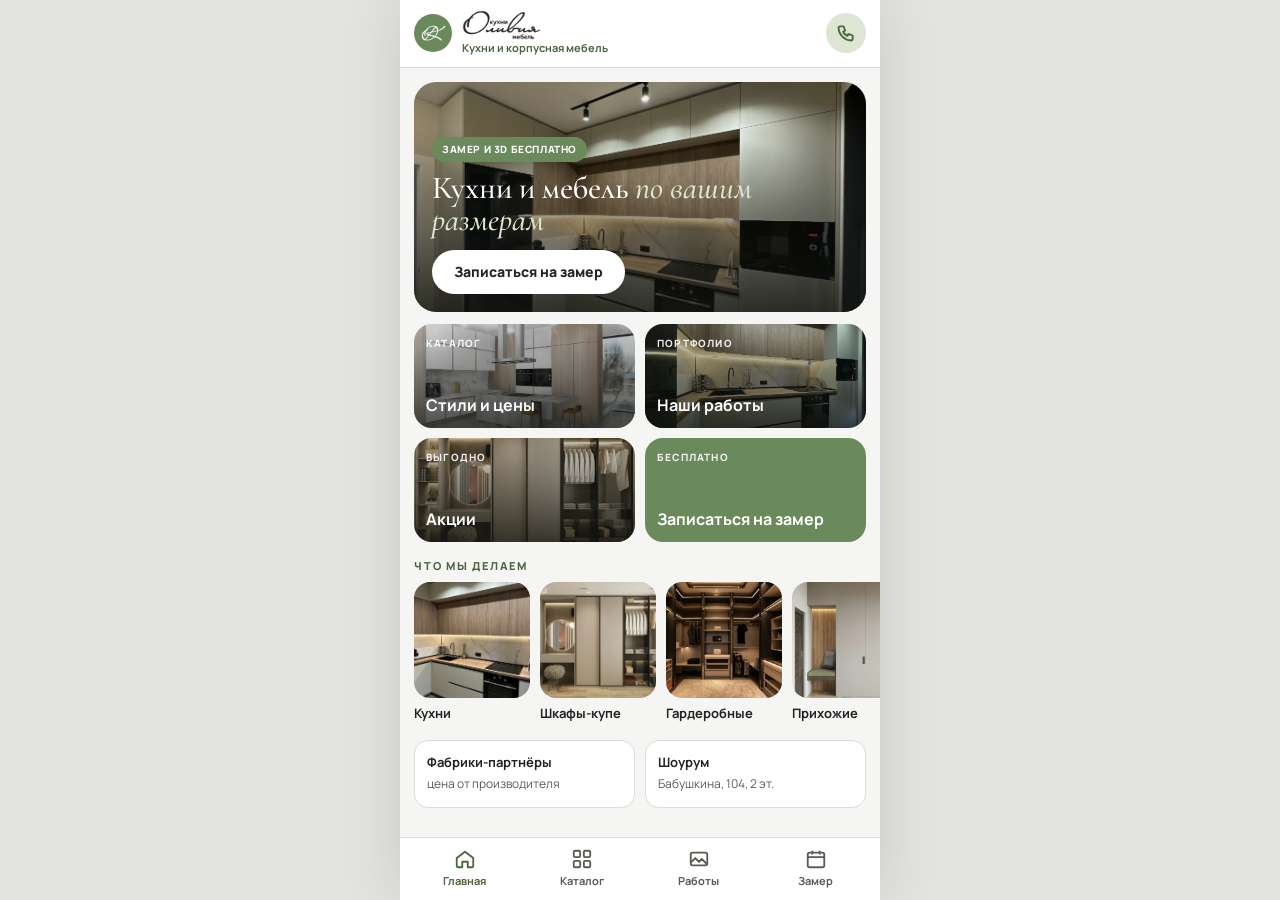
==== miniapp/index.html @ 94973b72 "Вёрстка: сайт и мини-приложение MAX Co-Authored-By: Claude Opus 5.5 <noreply@anthropic.com> Claude-S" ====
<!doctype html>
<html lang="ru">
<head>
<meta charset="utf-8">
<meta name="viewport" content="width=device-width, initial-scale=1, viewport-fit=cover, user-scalable=no">
<title>Оливия — кухни и мебель</title>
<meta name="theme-color" content="#F5F5F3">
<link rel="icon" type="image/png" href="img/favicon.png">
<link rel="apple-touch-icon" href="img/apple-touch-icon.png">
<link rel="preconnect" href="https://fonts.googleapis.com">
<link rel="preconnect" href="https://fonts.gstatic.com" crossorigin>
<link rel="stylesheet" href="https://fonts.googleapis.com/css2?family=Cormorant+Garamond:ital,wght@0,500;0,600;1,500&family=Manrope:wght@400;500;600;700;800&display=swap">
<link rel="stylesheet" href="css/app.css">
<!-- MAX Bridge: даёт window.WebApp внутри MAX. Вне MAX приложение работает как обычный сайт. -->
<script src="https://st.max.ru/js/max-web-app.js"></script>
</head>
<body>
<div class="app" id="app">

  <header class="bar">
    <button class="back" id="back" aria-label="Назад" hidden>
      <svg viewBox="0 0 24 24" aria-hidden="true"><path d="M15 5l-7 7 7 7"/></svg>
    </button>
    <span class="av" aria-hidden="true"><img src="img/monogram.png" alt=""></span>
    <div class="bar-t">
      <img src="img/logo-dark.png" alt="Оливия — кухни и мебель" class="bar-logo">
      <small id="hello">Кухни и корпусная мебель</small>
    </div>
    <a class="bar-call" href="tel:+79141426282" aria-label="Позвонить: 8-914-142-62-82">
      <svg viewBox="0 0 24 24" aria-hidden="true"><path d="M5 4h4l2 5-2.5 1.5a11 11 0 005 5L15 13l5 2v4a2 2 0 01-2 2A16 16 0 013 6a2 2 0 012-2"/></svg>
    </a>
  </header>

  <main class="pages" id="pages">

    <!-- ГЛАВНАЯ -->
    <section class="page" data-page="home" aria-label="Главная">
      <div class="hero">
        <span class="pill">Замер и 3D бесплатно</span>
        <h1>Кухни и мебель <em>по вашим размерам</em></h1>
        <button class="btn btn-white" data-go="book">Записаться на замер</button>
      </div>
      <div class="tiles">
        <button class="tile" data-go="catalog" style="background-image:url(img/style-modern.webp)"><small>Каталог</small><b>Стили и цены</b></button>
        <button class="tile" data-go="works" style="background-image:url(img/work-2.webp)"><small>Портфолио</small><b>Наши работы</b></button>
        <button class="tile" data-go="promo" style="background-image:url(img/kupe.webp)"><small>Выгодно</small><b>Акции</b></button>
        <button class="tile tile-olive" data-go="book"><small>Бесплатно</small><b>Записаться на замер</b></button>
      </div>
      <div class="dirs">
        <p class="eb">Что мы делаем</p>
        <div class="dir-row">
          <button data-go="book" data-service="Кухня"><img src="img/work-3.webp" alt="" loading="lazy"><span>Кухни</span></button>
          <button data-go="book" data-service="Шкаф-купе"><img src="img/kupe.webp" alt="" loading="lazy"><span>Шкафы-купе</span></button>
          <button data-go="book" data-service="Гардеробная"><img src="img/wardrobe.webp" alt="" loading="lazy"><span>Гардеробные</span></button>
          <button data-go="book" data-service="Прихожая"><img src="img/hallway.webp" alt="" loading="lazy"><span>Прихожие</span></button>
        </div>
      </div>
      <div class="info">
        <div><b>Фабрики-партнёры</b><span>цена от производителя</span></div>
        <div><b>Шоурум</b><span>Бабушкина, 104, 2 эт.</span></div>
      </div>
    </section>

    <!-- КАТАЛОГ -->
    <section class="page" data-page="catalog" aria-label="Каталог" hidden>
      <h2 class="ttl">Стили <em>кухонь</em></h2>
      <p class="sub">Проектируем под ваши размеры, бюджет и технику.</p>
      <button class="card" data-go="book" data-service="Кухня" style="background-image:url(img/style-modern.webp)"><b>Модерн</b><span>от [___] ₽</span></button>
      <button class="card" data-go="book" data-service="Кухня" style="background-image:url(img/style-classic.webp)"><b>Классика</b><span>от [___] ₽</span></button>
      <button class="card" data-go="book" data-service="Кухня" style="background-image:url(img/style-loft.webp)"><b>Лофт</b><span>от [___] ₽</span></button>
      <h2 class="ttl" style="margin-top:8px">Корпусная <em>мебель</em></h2>
      <div class="mini">
        <button data-go="book" data-service="Шкаф-купе" style="background-image:url(img/kupe.webp)"><b>Шкафы-купе</b></button>
        <button data-go="book" data-service="Гардеробная" style="background-image:url(img/wardrobe.webp)"><b>Гардеробные</b></button>
        <button data-go="book" data-service="Прихожая" style="background-image:url(img/hallway.webp)"><b>Прихожие</b></button>
        <button data-go="book" data-service="Другое" class="mini-olive"><b>Встроенная мебель</b></button>
      </div>
      <button class="btn btn-olive btn-block" data-go="book">Узнать цену под мои размеры</button>
    </section>

    <!-- РАБОТЫ -->
    <section class="page" data-page="works" aria-label="Наши работы" hidden>
      <h2 class="ttl">Наши <em>работы</em></h2>
      <p class="sub">Реальные проекты салона. Нажмите, чтобы рассмотреть.</p>
      <div class="works" id="works">
        <button class="w w-big" data-full="img/work-4.webp"><img src="img/work-4.webp" alt="Кухня: дерево и мрамор" loading="lazy"><span>Дерево и мрамор</span></button>
        <button class="w w-tall" data-full="img/work-1.webp"><img src="img/work-1.webp" alt="Кухня с колонной под технику" loading="lazy"><span>Колонна под технику</span></button>
        <button class="w" data-full="img/work-2.webp"><img src="img/work-2.webp" alt="Угловая кухня с подсветкой" loading="lazy"><span>С подсветкой</span></button>
        <button class="w" data-full="img/work-3.webp"><img src="img/work-3.webp" alt="Рабочий угол с мойкой" loading="lazy"><span>Угол с мойкой</span></button>
      </div>
      <button class="btn btn-olive btn-block" data-go="book">Хочу так же</button>
    </section>

    <!-- АКЦИИ -->
    <section class="page" data-page="promo" aria-label="Акции" hidden>
      <h2 class="ttl">Акции</h2>
      <div class="promo promo-dark"><small>Комплект под ключ</small><b>Кухня + шкаф или прихожая</b><span class="pct">−[__]%</span></div>
      <div class="promo promo-olive"><small>Всегда</small><b>Замер и 3D-проект бесплатно</b><span>Дизайнер приедет в удобное время</span></div>
      <button class="card" data-go="book" data-service="Гардеробная" style="background-image:url(img/wardrobe.webp)"><b>Гардеробные</b><span>по вашим размерам</span></button>
      <button class="btn btn-olive btn-block" data-go="book">Записаться</button>
    </section>

    <!-- ЗАПИСЬ -->
    <section class="page" data-page="book" aria-label="Запись на замер" hidden>
      <h2 class="ttl">Запись <em>на замер</em></h2>
      <p class="sub">Бесплатно. Оля перезвонит и подтвердит время.</p>
      <form class="form" id="bookForm" novalidate>
        <label class="field">Имя<input name="name" autocomplete="name" placeholder="Как к вам обращаться" required></label>
        <div class="field">Телефон
          <div class="phone-row">
            <input name="phone" type="tel" inputmode="tel" autocomplete="tel" placeholder="+7 (___) ___-__-__" required>
            <button type="button" class="share" id="sharePhone" hidden>Из MAX</button>
          </div>
        </div>
        <fieldset class="chips"><legend>Что нужно</legend>
          <label><input type="radio" name="service" value="Кухня" checked><span>Кухня</span></label>
          <label><input type="radio" name="service" value="Шкаф-купе"><span>Шкаф-купе</span></label>
          <label><input type="radio" name="service" value="Гардеробная"><span>Гардеробная</span></label>
          <label><input type="radio" name="service" value="Прихожая"><span>Прихожая</span></label>
          <label><input type="radio" name="service" value="Другое"><span>Другое</span></label>
        </fieldset>
        <fieldset class="chips"><legend>День замера</legend><div class="day-row" id="days"></div></fieldset>
        <fieldset class="chips" id="times"><legend>Время</legend>
          <label><input type="radio" name="time" value="10:00"><span>10:00</span></label>
          <label><input type="radio" name="time" value="12:00"><span>12:00</span></label>
          <label><input type="radio" name="time" value="14:00" checked><span>14:00</span></label>
          <label><input type="radio" name="time" value="16:00"><span>16:00</span></label>
          <label><input type="radio" name="time" value="18:00"><span>18:00</span></label>
        </fieldset>
        <label class="field">Комментарий<textarea name="comment" rows="2" placeholder="Размеры, пожелания"></textarea></label>
        <label class="consent"><input type="checkbox" name="consent" checked required><span>Согласен(на) на обработку персональных данных</span></label>
        <p class="err" id="bookErr" role="alert"></p>
        <button class="btn btn-olive btn-block" type="submit" id="bookBtn">Записаться на замер</button>
      </form>
    </section>

    <!-- ГОТОВО -->
    <section class="page" data-page="done" aria-label="Заявка принята" hidden>
      <div class="done">
        <div class="check"><svg viewBox="0 0 24 24" aria-hidden="true"><path d="M5 12l5 5 9-10"/></svg></div>
        <h2>Вы записаны!</h2>
        <p id="doneText">Оля свяжется с вами для подтверждения.</p>
        <button class="btn btn-olive btn-block" data-go="home">На главную</button>
        <a class="btn btn-line btn-block" href="tel:+79141426282">Позвонить: 8-914-142-62-82</a>
      </div>
    </section>
  </main>

  <nav class="tabbar" aria-label="Разделы">
    <button data-go="home" aria-current="page"><svg viewBox="0 0 24 24"><path d="M3 11l9-7 9 7v9a1 1 0 01-1 1h-5v-6h-6v6H4a1 1 0 01-1-1z"/></svg>Главная</button>
    <button data-go="catalog"><svg viewBox="0 0 24 24"><rect x="3" y="3" width="7" height="7" rx="1.5"/><rect x="14" y="3" width="7" height="7" rx="1.5"/><rect x="3" y="14" width="7" height="7" rx="1.5"/><rect x="14" y="14" width="7" height="7" rx="1.5"/></svg>Каталог</button>
    <button data-go="works"><svg viewBox="0 0 24 24"><rect x="3" y="5" width="18" height="14" rx="2"/><path d="M3 16l5-5 4 4 3-3 6 6"/></svg>Работы</button>
    <button data-go="book"><svg viewBox="0 0 24 24"><rect x="3" y="5" width="18" height="16" rx="2"/><path d="M8 3v4M16 3v4M3 10h18"/></svg>Замер</button>
  </nav>

  <div class="viewer" id="viewer" hidden>
    <button class="viewer-x" id="viewerX" aria-label="Закрыть">×</button>
    <img id="viewerImg" alt="">
  </div>
</div>

<script src="js/config.js"></script>
<script src="js/app.js"></script>
</body>
</html>
---- miniapp/css/app.css ----
/* Оливия — мини-приложение MAX */
:root{
  --olive:#6B8A5C; --olive-2:#4C6640; --olive-3:#3E5534; --sage:#A9BF94; --olive-l:#DCE6D2;
  --ink:#232323; --muted:#5B5B55; --paper:#F5F5F3; --card:#FFFFFF; --line:#DCDCD6; --night:#2B2B2B;
  --display:'Cormorant Garamond', Georgia, serif;
  --body:'Manrope', 'Segoe UI', Arial, sans-serif;
  --ease:cubic-bezier(.2,.8,.2,1);
  --st:env(safe-area-inset-top,0px); --sb:env(safe-area-inset-bottom,0px);
}
*,*::before,*::after{box-sizing:border-box;-webkit-tap-highlight-color:transparent}
html,body{margin:0;height:100%;background:#E3E3E0}
body{font-family:var(--body);color:var(--ink);font-size:15px;line-height:1.5;-webkit-font-smoothing:antialiased;overscroll-behavior:none}
h1,h2,p{margin:0}
img{display:block;max-width:100%}
button{font:inherit;color:inherit;cursor:pointer;border:0;background:none;padding:0}
a{color:inherit}
[hidden]{display:none!important}
:focus-visible{outline:3px solid var(--olive);outline-offset:2px;border-radius:8px}

.app{position:relative;max-width:480px;height:100%;margin:0 auto;background:var(--paper);display:flex;flex-direction:column;overflow:hidden}
@media (min-width:520px){.app{box-shadow:0 0 60px rgba(0,0,0,.12)}}

/* Шапка */
.bar{display:flex;align-items:center;gap:10px;padding:calc(10px + var(--st)) 14px 10px;background:var(--card);border-bottom:1px solid var(--line);flex:none;z-index:2}
.back{width:38px;height:38px;border-radius:50%;background:var(--paper);display:flex;align-items:center;justify-content:center;flex:none;animation:pop .3s var(--ease)}
.back svg,.bar-call svg{width:20px;height:20px;fill:none;stroke:currentColor;stroke-width:2.2;stroke-linecap:round;stroke-linejoin:round}
.av{width:38px;height:38px;border-radius:50%;background:var(--olive);display:flex;align-items:center;justify-content:center;flex:none}
.av img{width:25px;height:auto}
.bar-t{flex:1;min-width:0}
.bar-logo{height:30px;width:auto}
.bar-t small{display:block;font-size:11px;font-weight:700;color:var(--olive-2);white-space:nowrap;overflow:hidden;text-overflow:ellipsis}
.bar-call{width:40px;height:40px;border-radius:50%;background:var(--olive-l);color:var(--olive-2);display:flex;align-items:center;justify-content:center;flex:none}

/* Страницы */
.pages{flex:1;position:relative;overflow:hidden}
.page{position:absolute;inset:0;overflow-y:auto;-webkit-overflow-scrolling:touch;padding:14px 14px 24px;display:flex;flex-direction:column;gap:12px}
.page.enter{animation:slideIn .4s var(--ease) both}
.page.enter-back{animation:slideBack .4s var(--ease) both}
@keyframes slideIn{from{opacity:0;transform:translateX(36px)}to{opacity:1;transform:none}}
@keyframes slideBack{from{opacity:0;transform:translateX(-36px)}to{opacity:1;transform:none}}
@keyframes pop{from{transform:scale(.4);opacity:0}to{transform:none;opacity:1}}
@keyframes up{from{opacity:0;transform:translateY(14px)}to{opacity:1;transform:none}}

.ttl{font-family:var(--display);font-weight:500;font-size:34px;line-height:1}
.ttl em{font-style:italic;color:var(--olive-2)}
.sub{color:var(--muted);font-size:14px;margin-top:-4px}
.eb{font-size:11px;letter-spacing:.16em;text-transform:uppercase;font-weight:800;color:var(--olive-2)}

/* Кнопки */
.btn{display:flex;align-items:center;justify-content:center;min-height:52px;padding:0 22px;border-radius:999px;font-weight:800;font-size:15px;text-decoration:none;transition:transform .15s,background .2s;flex:none}
.btn:active{transform:scale(.97)}
.btn-olive{background:var(--olive);color:#fff}
.btn-white{background:#fff;color:var(--ink)}
.btn-line{border:1px solid var(--line);background:var(--card)}
.btn-block{width:100%}
.btn[disabled]{opacity:.65;pointer-events:none}

/* Главная */
.hero{position:relative;border-radius:22px;min-height:230px;padding:18px;display:flex;flex-direction:column;justify-content:flex-end;align-items:flex-start;gap:10px;color:#fff;overflow:hidden;isolation:isolate;flex:none;animation:up .5s var(--ease) both}
.hero::before{content:"";position:absolute;inset:0;z-index:-2;background:url(../img/hero.webp) center 35%/cover;animation:kb 14s ease-out both}
.hero::after{content:"";position:absolute;inset:0;z-index:-1;background:linear-gradient(rgba(16,18,14,.05) 20%,rgba(16,18,14,.78))}
@keyframes kb{from{transform:scale(1.15)}to{transform:none}}
.hero h1{font-family:var(--display);font-weight:500;font-size:32px;line-height:1}
.hero h1 em{font-style:italic;color:var(--olive-l)}
.hero .btn{min-height:44px;font-size:14px;margin-top:4px}
.pill{background:var(--olive);color:#fff;font-size:10px;font-weight:800;letter-spacing:.06em;text-transform:uppercase;padding:5px 10px;border-radius:999px}

.tiles{display:grid;grid-template-columns:1fr 1fr;gap:10px;flex:none}
.tile{position:relative;min-height:104px;border-radius:18px;padding:12px;text-align:left;display:flex;flex-direction:column;justify-content:space-between;color:#fff;overflow:hidden;isolation:isolate;background-size:cover;background-position:center;background-color:#cfcfca;transition:transform .15s;animation:up .5s var(--ease) both}
.tile:nth-child(2){animation-delay:.05s}.tile:nth-child(3){animation-delay:.1s}.tile:nth-child(4){animation-delay:.15s}
.tile::before{content:"";position:absolute;inset:0;z-index:-1;background:linear-gradient(rgba(16,18,14,.15),rgba(16,18,14,.75))}
.tile:active{transform:scale(.96)}
.tile small{font-size:10px;font-weight:800;letter-spacing:.12em;text-transform:uppercase;opacity:.9}
.tile b{font-size:16px;line-height:1.2}
.tile-olive{background:var(--olive)}
.tile-olive::before{display:none}

.dirs{display:flex;flex-direction:column;gap:8px;flex:none;margin-top:4px}
.dir-row{display:flex;gap:10px;overflow-x:auto;margin:0 -14px;padding:0 14px 4px;scroll-padding-inline:14px;scroll-snap-type:x mandatory;scrollbar-width:none}
.dir-row::-webkit-scrollbar{display:none}
.dir-row button{flex:0 0 116px;scroll-snap-align:start;text-align:left;display:flex;flex-direction:column;gap:6px}
.dir-row img{width:116px;height:116px;border-radius:16px;object-fit:cover}
.dir-row span{font-weight:700;font-size:13px}

.info{display:grid;grid-template-columns:1fr 1fr;gap:10px;flex:none}
.info div{background:var(--card);border:1px solid var(--line);border-radius:14px;padding:12px}
.info b{display:block;font-size:13px}
.info span{font-size:12px;color:var(--muted)}

/* Карточки */
.card{position:relative;min-height:150px;border-radius:18px;padding:14px;color:#fff;text-align:left;display:flex;flex-direction:column;justify-content:flex-end;overflow:hidden;isolation:isolate;background-size:cover;background-position:center;background-color:#cfcfca;flex:none;transition:transform .15s}
.card::before{content:"";position:absolute;inset:0;z-index:-1;background:linear-gradient(transparent 35%,rgba(16,18,14,.8))}
.card:active{transform:scale(.98)}
.card b{font-family:var(--display);font-size:28px;font-weight:500;line-height:1}
.card span{font-size:13px;opacity:.92}
.mini{display:grid;grid-template-columns:1fr 1fr;gap:10px;flex:none}
.mini button{position:relative;min-height:96px;border-radius:16px;padding:12px;color:#fff;text-align:left;display:flex;align-items:flex-end;overflow:hidden;isolation:isolate;background-size:cover;background-position:center;background-color:#cfcfca}
.mini button::before{content:"";position:absolute;inset:0;z-index:-1;background:linear-gradient(transparent 30%,rgba(16,18,14,.75))}
.mini b{font-size:14px;line-height:1.2}
.mini .mini-olive{background:var(--olive)}
.mini .mini-olive::before{display:none}

/* Работы */
.works{display:grid;grid-template-columns:1fr 1fr;grid-auto-rows:150px;gap:10px;flex:none}
.w{position:relative;border-radius:16px;overflow:hidden;background:#ddd}
.w img{position:absolute;inset:0;width:100%;height:100%;object-fit:cover}
.w span{position:absolute;left:8px;bottom:8px;right:8px;background:rgba(245,245,243,.93);color:var(--ink);border-radius:10px;padding:6px 10px;font-size:12px;font-weight:700;text-align:left}
.w-big{grid-column:span 2;grid-row:span 1;height:auto}
.w-tall{grid-row:span 2}

/* Акции */
.promo{border-radius:18px;padding:18px;display:flex;flex-direction:column;gap:6px;flex:none;position:relative;overflow:hidden}
.promo small{font-size:11px;font-weight:800;letter-spacing:.12em;text-transform:uppercase;opacity:.85}
.promo b{font-family:var(--display);font-size:28px;font-weight:500;line-height:1.05}
.promo span{font-size:13px}
.promo-dark{background:var(--night);color:#F5F5F3}
.promo-dark::after{content:"";position:absolute;right:-50px;top:-50px;width:180px;height:180px;border-radius:50%;background:radial-gradient(circle,rgba(107,138,92,.55),transparent 70%)}
.promo-olive{background:var(--olive);color:#fff}
.pct{font-family:var(--display);font-size:46px!important;line-height:1;color:var(--sage)}

/* Форма */
.form{display:flex;flex-direction:column;gap:14px}
.field{display:grid;gap:6px;font-size:12px;font-weight:700}
.field input,.field textarea{width:100%;min-height:48px;border:1px solid var(--line);border-radius:12px;padding:0 14px;font:inherit;font-size:16px;background:var(--card);color:var(--ink);transition:border-color .2s}
.field textarea{padding:12px 14px;resize:none}
.field input:focus,.field textarea:focus{outline:none;border-color:var(--olive)}
.field .invalid{border-color:#C7553A;background:#FFF4F0}
.phone-row{display:flex;gap:8px}
.share{flex:none;padding:0 14px;border-radius:12px;background:var(--olive-l);color:var(--olive-2);font-weight:800;font-size:13px}
.chips{border:0;margin:0;padding:0;display:flex;flex-wrap:wrap;gap:8px}
.chips legend{font-size:12px;font-weight:700;margin-bottom:6px;padding:0}
.chips label{display:block}
.chips input{position:absolute;opacity:0;pointer-events:none}
.chips span{display:inline-flex;flex-direction:column;align-items:center;justify-content:center;min-height:40px;padding:0 14px;border-radius:999px;border:1px solid var(--line);background:var(--card);font-size:14px;font-weight:600;transition:background .2s,color .2s,border-color .2s;cursor:pointer}
.chips input:checked + span{background:var(--olive);color:#fff;border-color:var(--olive)}
.chips input:focus-visible + span{outline:3px solid var(--olive);outline-offset:2px}
.day-row{display:flex;gap:8px;width:calc(100% + 28px);overflow-x:auto;margin:0 -14px;padding:0 14px 4px;scrollbar-width:none}
.day-row::-webkit-scrollbar{display:none}
.day-row label{flex:none}
.day-row span{min-height:56px;border-radius:14px;padding:0 12px;min-width:62px;line-height:1.15}
.day-row span small{font-size:11px;font-weight:600;opacity:.75}
.consent{display:flex;gap:10px;align-items:flex-start;font-size:12px;color:var(--muted)}
.consent input{width:18px;height:18px;margin:1px 0 0;accent-color:var(--olive);flex:none}
.err{color:#B4462C;font-size:13px;font-weight:600;min-height:0}
.err:empty{display:none}

/* Готово */
.done{flex:1;display:flex;flex-direction:column;align-items:center;justify-content:center;text-align:center;gap:12px;padding:20px 6px}
.done h2{font-family:var(--display);font-size:34px;font-weight:500}
.done p{color:var(--muted);margin-bottom:8px}
.check{width:88px;height:88px;border-radius:50%;background:var(--olive);display:flex;align-items:center;justify-content:center;box-shadow:0 0 0 10px rgba(107,138,92,.16);animation:pop .6s cubic-bezier(.2,1.6,.4,1) both}
.check svg{width:42px;height:42px;fill:none;stroke:#fff;stroke-width:3;stroke-linecap:round;stroke-linejoin:round;stroke-dasharray:30;stroke-dashoffset:30;animation:draw .5s .35s ease-out forwards}
@keyframes draw{to{stroke-dashoffset:0}}

/* Таб-бар */
.tabbar{display:flex;justify-content:space-around;flex:none;background:var(--card);border-top:1px solid var(--line);padding:6px 6px calc(8px + var(--sb))}
.tabbar button{display:flex;flex-direction:column;align-items:center;gap:3px;min-width:64px;min-height:48px;padding-top:4px;font-size:11px;font-weight:700;color:var(--muted);transition:color .2s}
.tabbar svg{width:22px;height:22px;fill:none;stroke:currentColor;stroke-width:2;stroke-linejoin:round}
.tabbar button[aria-current="page"]{color:var(--olive-2)}
.tabbar button[aria-current="page"] svg{animation:pop .3s var(--ease)}

/* Просмотр фото */
.viewer{position:absolute;inset:0;z-index:10;background:rgba(16,17,14,.94);display:flex;align-items:center;justify-content:center;padding:16px;animation:up .25s both}
.viewer[hidden]{display:none}
.viewer img{max-width:100%;max-height:100%;border-radius:12px;object-fit:contain}
.viewer-x{position:absolute;top:calc(12px + var(--st));right:12px;width:44px;height:44px;border-radius:50%;background:rgba(255,255,255,.14);color:#fff;font-size:28px;line-height:1}

@media (prefers-reduced-motion:reduce){*,*::before,*::after{animation:none!important;transition:none!important}.check svg{stroke-dashoffset:0}}
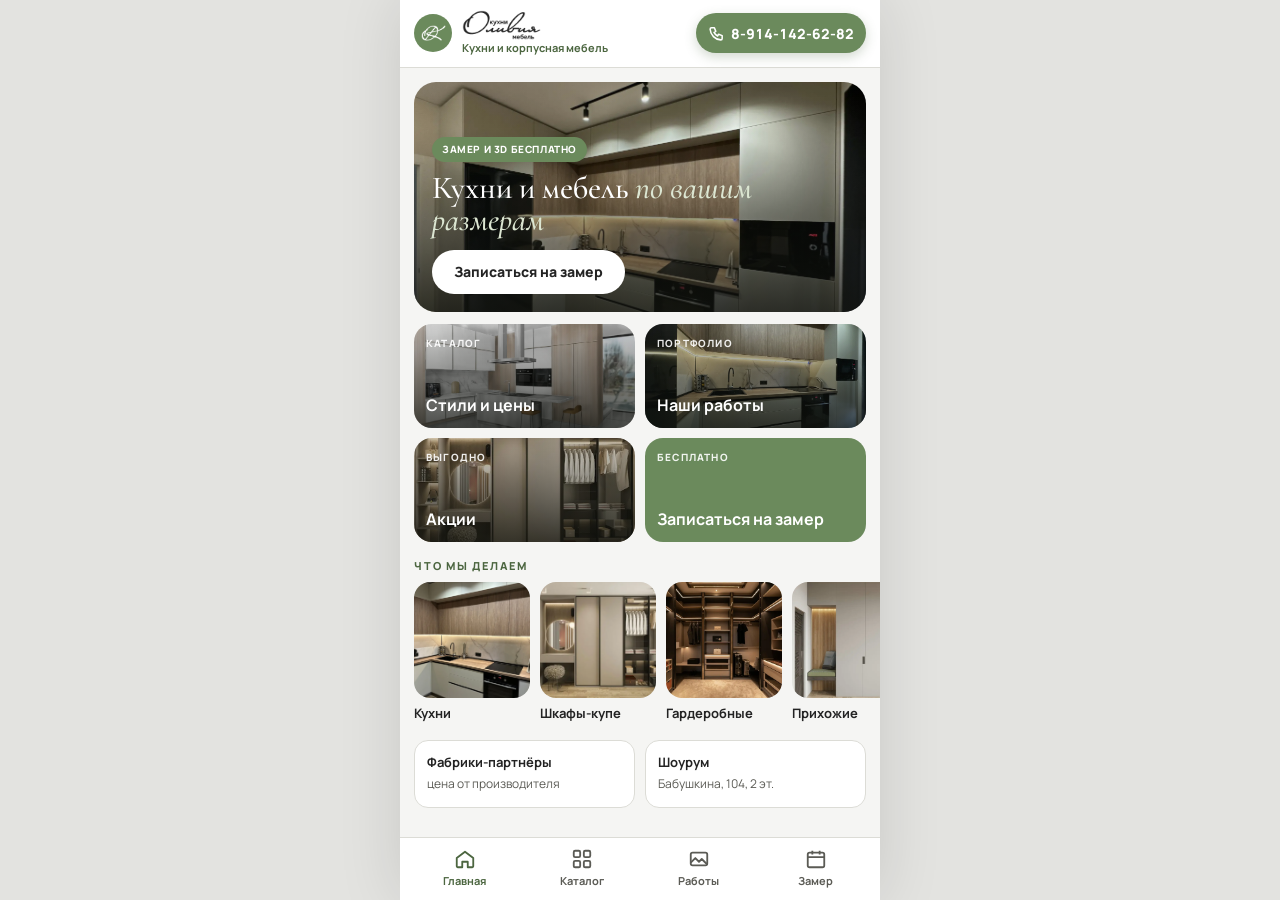
==== commit 615dd903: "Демо: номер в шапке мини-приложения, карточка 2ГИС на телефонах вместо пустой карты Co-Authored-By: " ====
--- a/miniapp/index.html
+++ b/miniapp/index.html
@@ -28,6 +28,7 @@
     </div>
     <a class="bar-call" href="tel:+79141426282" aria-label="Позвонить: 8-914-142-62-82">
       <svg viewBox="0 0 24 24" aria-hidden="true"><path d="M5 4h4l2 5-2.5 1.5a11 11 0 005 5L15 13l5 2v4a2 2 0 01-2 2A16 16 0 013 6a2 2 0 012-2"/></svg>
+      <span>8-914-142-62-82</span>
     </a>
   </header>
 
--- a/miniapp/css/app.css
+++ b/miniapp/css/app.css
@@ -27,9 +27,13 @@
 .av{width:38px;height:38px;border-radius:50%;background:var(--olive);display:flex;align-items:center;justify-content:center;flex:none}
 .av img{width:25px;height:auto}
 .bar-t{flex:1;min-width:0}
-.bar-logo{height:30px;width:auto}
+.bar-logo{height:30px;width:auto;max-width:100%;object-fit:contain;object-position:left center}
 .bar-t small{display:block;font-size:11px;font-weight:700;color:var(--olive-2);white-space:nowrap;overflow:hidden;text-overflow:ellipsis}
-.bar-call{width:40px;height:40px;border-radius:50%;background:var(--olive-l);color:var(--olive-2);display:flex;align-items:center;justify-content:center;flex:none}
+/* Звонок: номер цифрами на оливковой «таблетке» — сразу видно, куда звонить */
+.bar-call{height:40px;padding:0 12px;border-radius:999px;background:var(--olive);color:#fff;display:flex;align-items:center;justify-content:center;gap:6px;flex:none;font-size:14px;font-weight:800;font-variant-numeric:tabular-nums;white-space:nowrap;text-decoration:none;box-shadow:0 4px 12px rgba(76,102,64,.25)}
+.bar-call svg{width:17px;height:17px}
+/* Узкие экраны: только круглая кнопка с трубкой, чтобы не теснить логотип */
+@media (max-width:359px){.bar-call{width:40px;padding:0}.bar-call span{display:none}}
 
 /* Страницы */
 .pages{flex:1;position:relative;overflow:hidden}
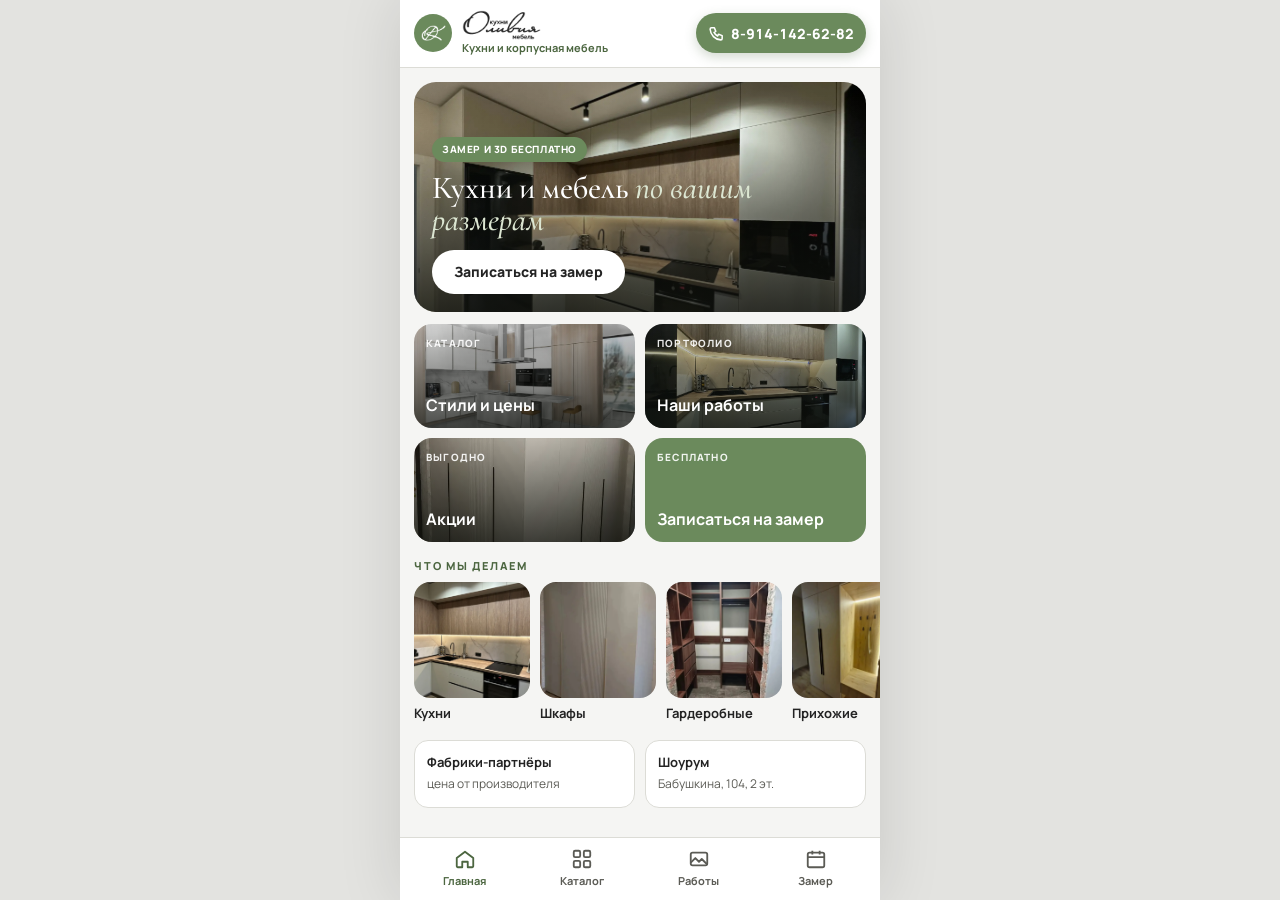
==== commit 3be6f5b8: "Работы: реальные фото вместо стоковых Co-Authored-By: Claude Opus 5.5 <noreply@anthropic.com>" ====
--- a/miniapp/index.html
+++ b/miniapp/index.html
@@ -44,16 +44,16 @@
       <div class="tiles">
         <button class="tile" data-go="catalog" style="background-image:url(img/style-modern.webp)"><small>Каталог</small><b>Стили и цены</b></button>
         <button class="tile" data-go="works" style="background-image:url(img/work-2.webp)"><small>Портфолио</small><b>Наши работы</b></button>
-        <button class="tile" data-go="promo" style="background-image:url(img/kupe.webp)"><small>Выгодно</small><b>Акции</b></button>
+        <button class="tile" data-go="promo" style="background-image:url(img/hallway-corner.webp)"><small>Выгодно</small><b>Акции</b></button>
         <button class="tile tile-olive" data-go="book"><small>Бесплатно</small><b>Записаться на замер</b></button>
       </div>
       <div class="dirs">
         <p class="eb">Что мы делаем</p>
         <div class="dir-row">
           <button data-go="book" data-service="Кухня"><img src="img/work-3.webp" alt="" loading="lazy"><span>Кухни</span></button>
-          <button data-go="book" data-service="Шкаф-купе"><img src="img/kupe.webp" alt="" loading="lazy"><span>Шкафы-купе</span></button>
-          <button data-go="book" data-service="Гардеробная"><img src="img/wardrobe.webp" alt="" loading="lazy"><span>Гардеробные</span></button>
-          <button data-go="book" data-service="Прихожая"><img src="img/hallway.webp" alt="" loading="lazy"><span>Прихожие</span></button>
+          <button data-go="book" data-service="Шкаф-купе"><img src="img/wardrobe-fluted.webp" alt="" loading="lazy"><span>Шкафы</span></button>
+          <button data-go="book" data-service="Гардеробная"><img src="img/walkin.webp" alt="" loading="lazy"><span>Гардеробные</span></button>
+          <button data-go="book" data-service="Прихожая"><img src="img/hallway-niche.webp" alt="" loading="lazy"><span>Прихожие</span></button>
         </div>
       </div>
       <div class="info">
@@ -66,14 +66,14 @@
     <section class="page" data-page="catalog" aria-label="Каталог" hidden>
       <h2 class="ttl">Стили <em>кухонь</em></h2>
       <p class="sub">Проектируем под ваши размеры, бюджет и технику.</p>
-      <button class="card" data-go="book" data-service="Кухня" style="background-image:url(img/style-modern.webp)"><b>Модерн</b><span>от [___] ₽</span></button>
-      <button class="card" data-go="book" data-service="Кухня" style="background-image:url(img/style-classic.webp)"><b>Классика</b><span>от [___] ₽</span></button>
-      <button class="card" data-go="book" data-service="Кухня" style="background-image:url(img/style-loft.webp)"><b>Лофт</b><span>от [___] ₽</span></button>
+      <button class="card" data-go="book" data-service="Кухня" style="background-image:url(img/style-modern.webp)"><b>Модерн</b><span>от 1&nbsp;000 ₽</span></button>
+      <button class="card" data-go="book" data-service="Кухня" style="background-image:url(img/style-classic.webp)"><b>Классика</b><span>от 1&nbsp;000 ₽</span></button>
+      <button class="card" data-go="book" data-service="Кухня" style="background-image:url(img/style-loft.webp)"><b>Лофт</b><span>от 1&nbsp;000 ₽</span></button>
       <h2 class="ttl" style="margin-top:8px">Корпусная <em>мебель</em></h2>
       <div class="mini">
-        <button data-go="book" data-service="Шкаф-купе" style="background-image:url(img/kupe.webp)"><b>Шкафы-купе</b></button>
-        <button data-go="book" data-service="Гардеробная" style="background-image:url(img/wardrobe.webp)"><b>Гардеробные</b></button>
-        <button data-go="book" data-service="Прихожая" style="background-image:url(img/hallway.webp)"><b>Прихожие</b></button>
+        <button data-go="book" data-service="Шкаф-купе" style="background-image:url(img/wardrobe-fluted.webp)"><b>Шкафы</b></button>
+        <button data-go="book" data-service="Гардеробная" style="background-image:url(img/walkin.webp)"><b>Гардеробные</b></button>
+        <button data-go="book" data-service="Прихожая" style="background-image:url(img/hallway-niche.webp)"><b>Прихожие</b></button>
         <button data-go="book" data-service="Другое" class="mini-olive"><b>Встроенная мебель</b></button>
       </div>
       <button class="btn btn-olive btn-block" data-go="book">Узнать цену под мои размеры</button>
@@ -82,11 +82,17 @@
     <!-- РАБОТЫ -->
     <section class="page" data-page="works" aria-label="Наши работы" hidden>
       <h2 class="ttl">Наши <em>работы</em></h2>
-      <p class="sub">Реальные проекты салона. Нажмите, чтобы рассмотреть.</p>
+      <p class="sub">Реальные проекты салона: кухни, шкафы, гардеробные, прихожие. Нажмите, чтобы рассмотреть.</p>
       <div class="works" id="works">
-        <button class="w w-big" data-full="img/work-4.webp"><img src="img/work-4.webp" alt="Кухня: дерево и мрамор" loading="lazy"><span>Дерево и мрамор</span></button>
+        <button class="w w-big" data-full="img/work-4.webp"><img src="img/work-4.webp" alt="Угловая кухня: дерево и мрамор" loading="lazy"><span>Кухня: дерево и мрамор</span></button>
         <button class="w w-tall" data-full="img/work-1.webp"><img src="img/work-1.webp" alt="Кухня с колонной под технику" loading="lazy"><span>Колонна под технику</span></button>
-        <button class="w" data-full="img/work-2.webp"><img src="img/work-2.webp" alt="Угловая кухня с подсветкой" loading="lazy"><span>С подсветкой</span></button>
+        <button class="w w-tall" data-full="img/wardrobe-fluted.webp"><img src="img/wardrobe-fluted.webp" alt="Шкаф с рифлёными фасадами" loading="lazy"><span>Шкаф до потолка</span></button>
+        <button class="w w-tall" data-full="img/walkin.webp"><img src="img/walkin.webp" alt="Гардеробная комната" loading="lazy"><span>Гардеробная</span></button>
+        <button class="w w-tall" data-full="img/hallway-niche.webp"><img src="img/hallway-niche.webp" alt="Прихожая с подсветкой ниши" loading="lazy"><span>Прихожая</span></button>
+        <button class="w" data-full="img/desk.webp"><img src="img/desk.webp" alt="Угловой стол со шкафами" loading="lazy"><span>Рабочее место</span></button>
+        <button class="w" data-full="img/wardrobe-inside.webp"><img src="img/wardrobe-inside.webp" alt="Шкаф изнутри: полки и ящики" loading="lazy"><span>Шкаф изнутри</span></button>
+        <button class="w w-tall" data-full="img/hallway-corner.webp"><img src="img/hallway-corner.webp" alt="Угловой шкаф в прихожей" loading="lazy"><span>Угловой шкаф</span></button>
+        <button class="w" data-full="img/desk-drawers.webp"><img src="img/desk-drawers.webp" alt="Стол с выдвижными ящиками" loading="lazy"><span>Ящики стола</span></button>
         <button class="w" data-full="img/work-3.webp"><img src="img/work-3.webp" alt="Рабочий угол с мойкой" loading="lazy"><span>Угол с мойкой</span></button>
       </div>
       <button class="btn btn-olive btn-block" data-go="book">Хочу так же</button>
@@ -97,7 +103,7 @@
       <h2 class="ttl">Акции</h2>
       <div class="promo promo-dark"><small>Комплект под ключ</small><b>Кухня + шкаф или прихожая</b><span class="pct">−[__]%</span></div>
       <div class="promo promo-olive"><small>Всегда</small><b>Замер и 3D-проект бесплатно</b><span>Дизайнер приедет в удобное время</span></div>
-      <button class="card" data-go="book" data-service="Гардеробная" style="background-image:url(img/wardrobe.webp)"><b>Гардеробные</b><span>по вашим размерам</span></button>
+      <button class="card" data-go="book" data-service="Гардеробная" style="background-image:url(img/walkin.webp)"><b>Гардеробные</b><span>по вашим размерам</span></button>
       <button class="btn btn-olive btn-block" data-go="book">Записаться</button>
     </section>
 
--- a/miniapp/css/app.css
+++ b/miniapp/css/app.css
@@ -105,7 +105,7 @@
 .mini .mini-olive::before{display:none}
 
 /* Работы */
-.works{display:grid;grid-template-columns:1fr 1fr;grid-auto-rows:150px;gap:10px;flex:none}
+.works{display:grid;grid-template-columns:1fr 1fr;grid-auto-rows:150px;grid-auto-flow:dense;gap:10px;flex:none}
 .w{position:relative;border-radius:16px;overflow:hidden;background:#ddd}
 .w img{position:absolute;inset:0;width:100%;height:100%;object-fit:cover}
 .w span{position:absolute;left:8px;bottom:8px;right:8px;background:rgba(245,245,243,.93);color:var(--ink);border-radius:10px;padding:6px 10px;font-size:12px;font-weight:700;text-align:left}
